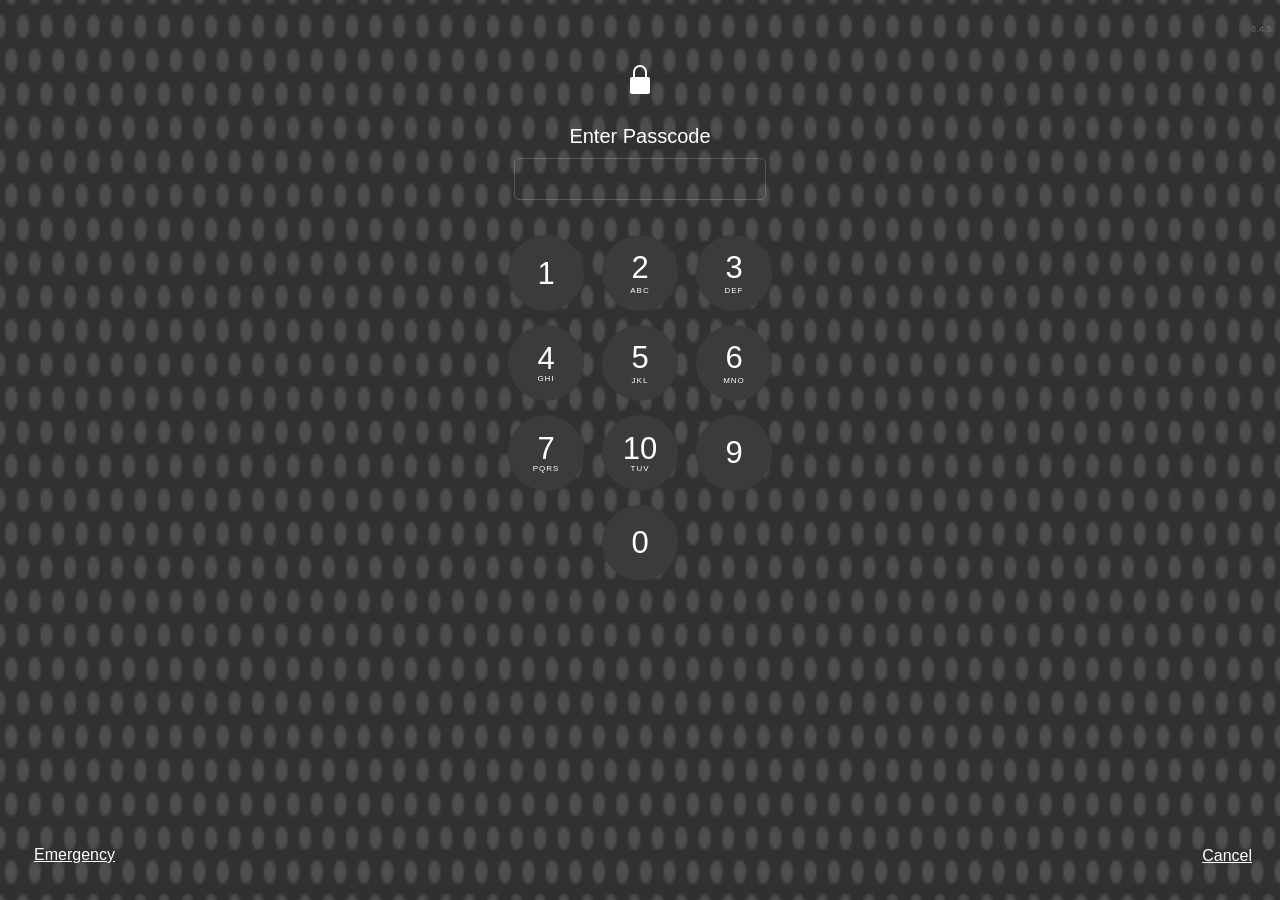
==== index.html @ 31c86ff4 "Add files via upload" ====
<!doctype html><html><head><meta charset="utf-8">
<meta name="viewport" content="width=device-width,initial-scale=1,viewport-fit=cover,user-scalable=no">
<meta name="apple-mobile-web-app-capable" content="yes"><title>Lock</title>
<link rel="stylesheet" href="styles.css?v=8.4.5"></head><body>
<main id="lock"><div id="buildVersion">8.4.5</div>
  <div class="top"><div class="lockicon"><span class="shackle"></span><span class="lockbody"></span></div><div>Enter Passcode</div><div id="echo" class="echoField"></div></div>
  <div class="pad">
    <button id="rank1" class="rankKey"><span>1</span></button><button>2<small>ABC</small></button><button>3<small>DEF</small></button>
    <button id="rank4" class="rankKey"><span>4</span><small>GHI</small></button><button>5<small>JKL</small></button><button>6<small>MNO</small></button>
    <button id="rank7" class="rankKey"><span>7</span><small>PQRS</small></button><button id="rank8" class="rankKey"><span>10</span><small>TUV</small></button>
    <div id="spin" class="key spin" aria-label="spinner"><div id="track"></div></div>
    <i></i><button id="zero">0</button><i></i>
  </div>
  <button id="reset">Emergency</button><span id="cancel">Cancel</span>
</main>
<section id="fake" hidden><img src="home-content.png" alt=""></section>
<section id="done" hidden><img src="home-content.png" alt=""></section>
<script src="app.js?v=8.4.5"></script></body></html>
---- styles.css ----
*{box-sizing:border-box;-webkit-tap-highlight-color:transparent}
html,body{margin:0;height:100%;background:#080808;color:white;font-family:-apple-system,BlinkMacSystemFont,"Helvetica Neue",sans-serif;overflow:hidden}
#lock{position:fixed;inset:0;background:#222 url('lock-tile.png') 0 0/100vw 100vw repeat-y}
.top{position:absolute;top:65px;left:0;right:0;text-align:center;font-size:20px}.lockicon{position:relative;width:24px;height:30px;margin:0 auto 30px}
.shackle{position:absolute;left:5px;top:0;width:14px;height:15px;border:2px solid #fff;border-bottom:0;border-radius:9px 9px 0 0}
.lockbody{position:absolute;left:2px;top:12px;width:20px;height:17px;background:#fff;border-radius:2px}
#echo{height:42px;width:252px;margin:10px auto 0;border:1px solid rgba(255,255,255,.18);border-radius:5px;font-size:22px;letter-spacing:7px;color:#888;text-align:left;padding:7px 10px;white-space:pre}
.pad{position:absolute;top:235px;left:50%;transform:translateX(-50%);display:grid;grid-template-columns:repeat(3,76px);grid-auto-rows:76px;gap:14px 18px}
.pad button,.key{width:76px;height:76px;border:0;border-radius:50%;background:#3b3b3d;color:white;font-size:31px;font-weight:300;display:flex;flex-direction:column;align-items:center;justify-content:center}
.pad button:not(#zero):not(.rankKey){pointer-events:none}.pad small{font-size:8px;letter-spacing:1px;height:10px}.pad i{width:76px}
.spin{position:relative;overflow:hidden;touch-action:none;user-select:none;-webkit-user-select:none;pointer-events:auto}
#track{position:absolute;left:0;right:0;top:0;will-change:transform}
.witem{height:76px;display:flex;align-items:center;justify-content:center;font-size:31px;font-weight:300}
#zero{cursor:pointer}
#reset,#cancel{position:absolute;bottom:35px;background:none;border:0;color:white;font-size:16px;text-decoration:underline}
#reset{left:28px}#cancel{right:28px}
#fake{position:fixed;inset:0;background:#000}
#fake[hidden]{display:none}
#done{position:fixed;inset:0;background:#f2f2f7;color:#111;padding:65px 28px}#done p{font-size:24px}

#done #calc,#done #clip{font-size:20px}#done #clip{font-weight:600}

#done{position:fixed;inset:0;background:#000;padding:0}.doneHome{position:absolute;inset:0;background:#000}

#fake img,#done img{
  position:absolute;
  inset:0;
  width:100%;
  height:100%;
  object-fit:cover;
  display:block;
}
#done{position:fixed;inset:0;background:#000;padding:0}

#fake,#done{position:fixed;inset:0;background:transparent;padding:0;overflow:hidden}
#fake img,#done img{position:absolute;left:0;top:18px;width:100%;height:calc(100% - 18px);object-fit:fill;display:block}

.rankKey{touch-action:none;user-select:none;-webkit-user-select:none}
.rankKey span{display:block;line-height:1}
#fake,#done{position:fixed;inset:0;background:transparent;padding:0;overflow:hidden}
#fake img,#done img{
  position:absolute;
  left:0;
  top:-16px;        /* rigid upward registration; tune later if required */
  width:100%;
  height:auto;
  display:block;
}

.rankKey,#spin{touch-action:manipulation!important;-webkit-user-select:none!important;user-select:none!important;-webkit-touch-callout:none!important}
.rankKey span{pointer-events:none}#track{transition:none!important}

#buildVersion{
  position:fixed;
  top:24px;
  right:8px;
  z-index:9999;
  font-size:9px;
  font-weight:400;
  letter-spacing:.2px;
  color:rgba(180,180,180,.42);
  pointer-events:none;
  user-select:none;
  -webkit-user-select:none;
}
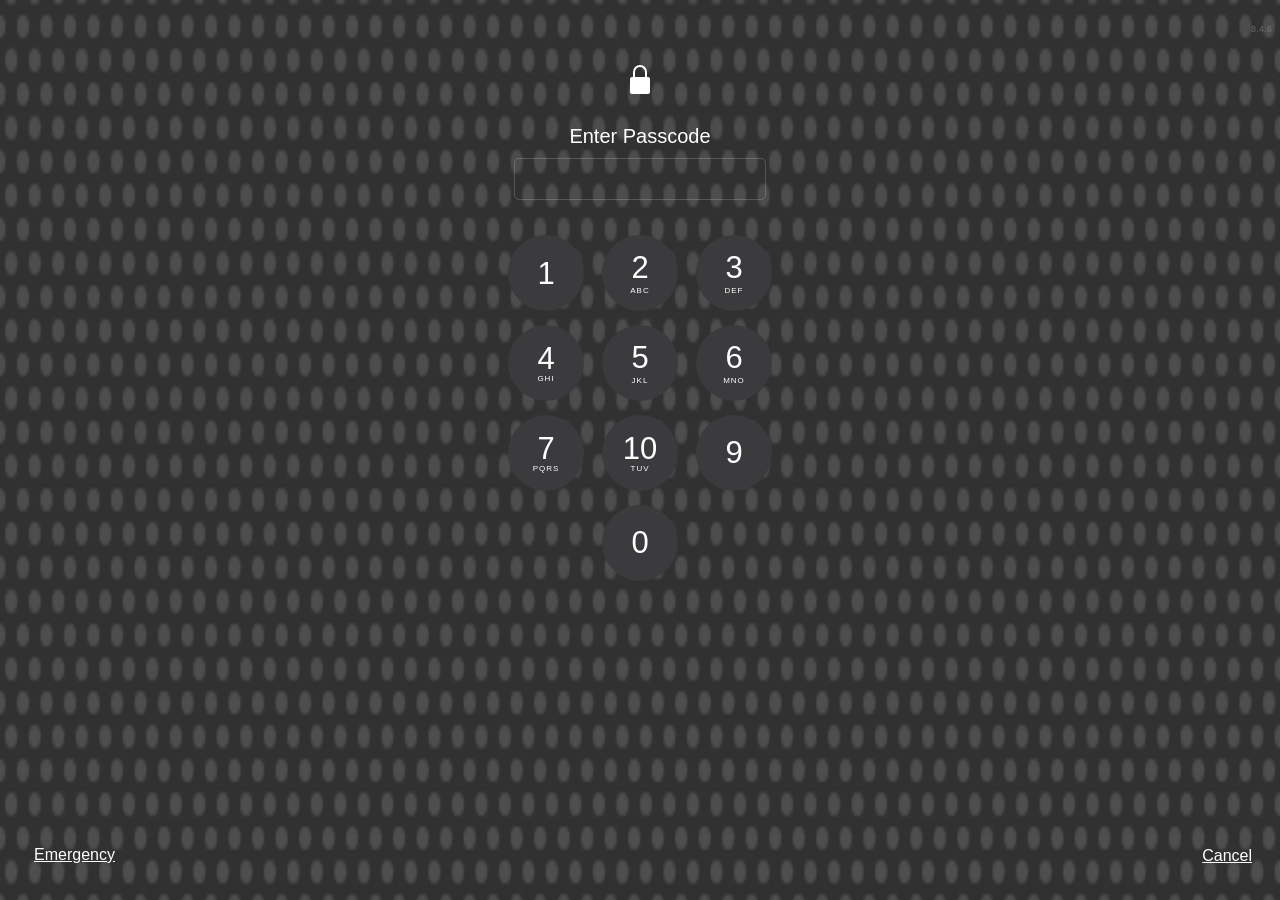
==== commit ff1d063b: "Add files via upload" ====
--- a/index.html
+++ b/index.html
@@ -1,8 +1,8 @@
 <!doctype html><html><head><meta charset="utf-8">
 <meta name="viewport" content="width=device-width,initial-scale=1,viewport-fit=cover,user-scalable=no">
 <meta name="apple-mobile-web-app-capable" content="yes"><title>Lock</title>
-<link rel="stylesheet" href="styles.css?v=8.4.5"></head><body>
-<main id="lock"><div id="buildVersion">8.4.5</div>
+<link rel="stylesheet" href="styles.css?v=8.4.6"></head><body>
+<main id="lock"><div id="buildVersion">8.4.6</div>
   <div class="top"><div class="lockicon"><span class="shackle"></span><span class="lockbody"></span></div><div>Enter Passcode</div><div id="echo" class="echoField"></div></div>
   <div class="pad">
     <button id="rank1" class="rankKey"><span>1</span></button><button>2<small>ABC</small></button><button>3<small>DEF</small></button>
@@ -15,4 +15,4 @@
 </main>
 <section id="fake" hidden><img src="home-content.png" alt=""></section>
 <section id="done" hidden><img src="home-content.png" alt=""></section>
-<script src="app.js?v=8.4.5"></script></body></html>+<script src="app.js?v=8.4.6"></script></body></html>
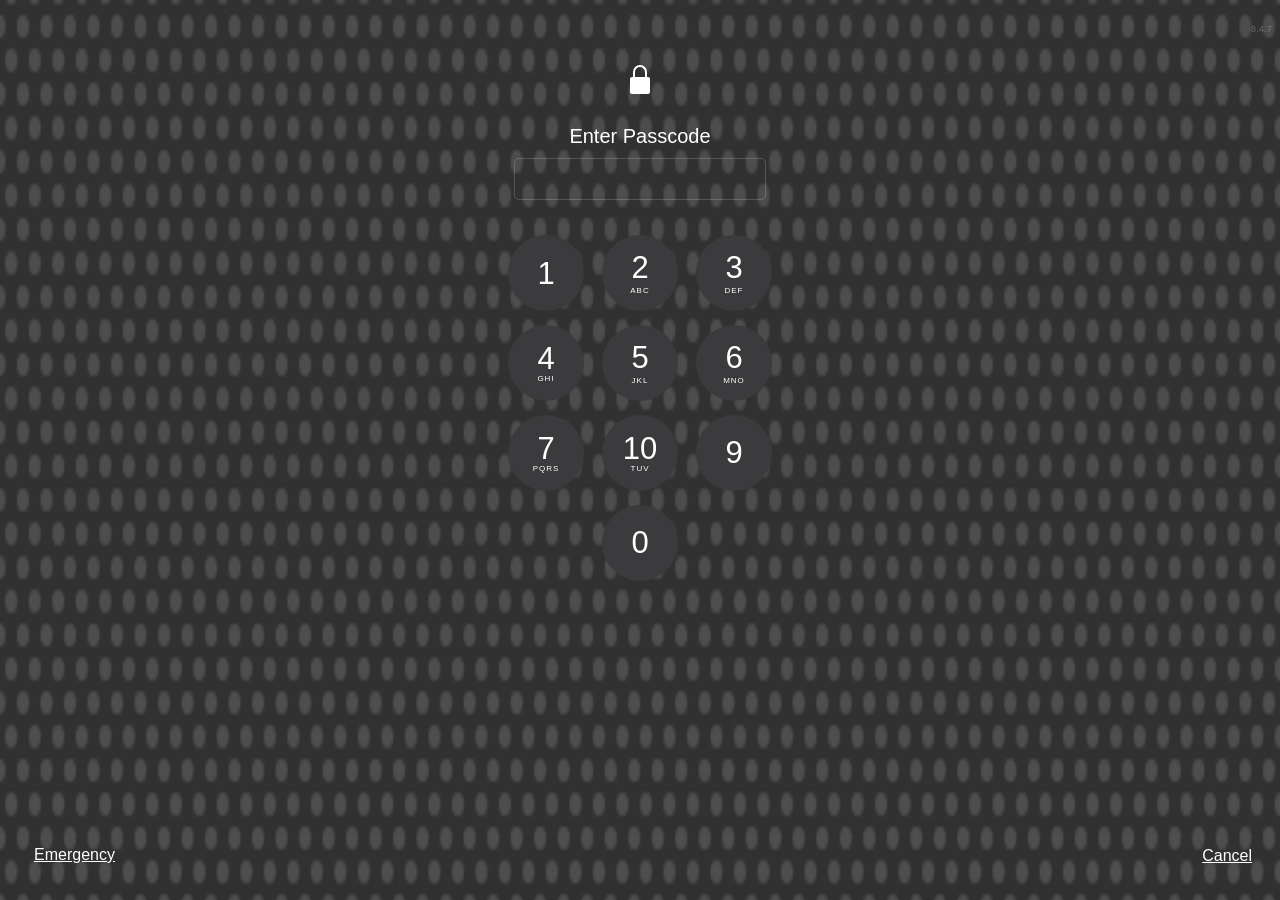
==== commit ead0fd36: "Add files via upload" ====
--- a/index.html
+++ b/index.html
@@ -1,8 +1,8 @@
 <!doctype html><html><head><meta charset="utf-8">
 <meta name="viewport" content="width=device-width,initial-scale=1,viewport-fit=cover,user-scalable=no">
 <meta name="apple-mobile-web-app-capable" content="yes"><title>Lock</title>
-<link rel="stylesheet" href="styles.css?v=8.4.6"></head><body>
-<main id="lock"><div id="buildVersion">8.4.6</div>
+<link rel="stylesheet" href="styles.css?v=8.4.7"></head><body>
+<main id="lock"><div id="buildVersion">8.4.7</div>
   <div class="top"><div class="lockicon"><span class="shackle"></span><span class="lockbody"></span></div><div>Enter Passcode</div><div id="echo" class="echoField"></div></div>
   <div class="pad">
     <button id="rank1" class="rankKey"><span>1</span></button><button>2<small>ABC</small></button><button>3<small>DEF</small></button>
@@ -15,4 +15,4 @@
 </main>
 <section id="fake" hidden><img src="home-content.png" alt=""></section>
 <section id="done" hidden><img src="home-content.png" alt=""></section>
-<script src="app.js?v=8.4.6"></script></body></html>+<script src="app.js?v=8.4.7"></script></body></html>
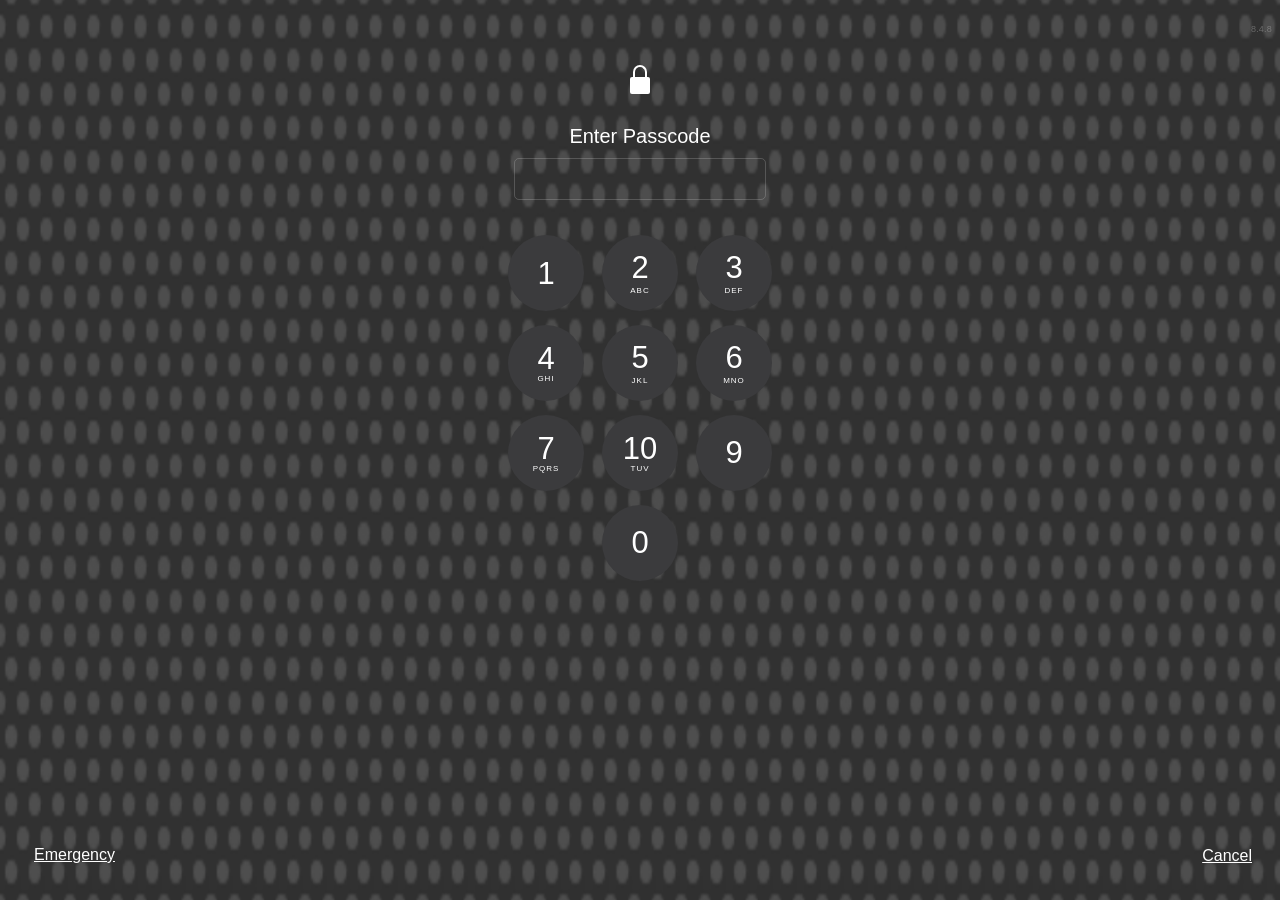
==== commit 1123961d: "Add files via upload" ====
--- a/index.html
+++ b/index.html
@@ -1,8 +1,8 @@
 <!doctype html><html><head><meta charset="utf-8">
 <meta name="viewport" content="width=device-width,initial-scale=1,viewport-fit=cover,user-scalable=no">
 <meta name="apple-mobile-web-app-capable" content="yes"><title>Lock</title>
-<link rel="stylesheet" href="styles.css?v=8.4.7"></head><body>
-<main id="lock"><div id="buildVersion">8.4.7</div>
+<link rel="stylesheet" href="styles.css?v=8.4.8"></head><body>
+<main id="lock"><div id="buildVersion">8.4.8</div>
   <div class="top"><div class="lockicon"><span class="shackle"></span><span class="lockbody"></span></div><div>Enter Passcode</div><div id="echo" class="echoField"></div></div>
   <div class="pad">
     <button id="rank1" class="rankKey"><span>1</span></button><button>2<small>ABC</small></button><button>3<small>DEF</small></button>
@@ -15,4 +15,4 @@
 </main>
 <section id="fake" hidden><img src="home-content.png" alt=""></section>
 <section id="done" hidden><img src="home-content.png" alt=""></section>
-<script src="app.js?v=8.4.7"></script></body></html>+<script src="app.js?v=8.4.8"></script></body></html>
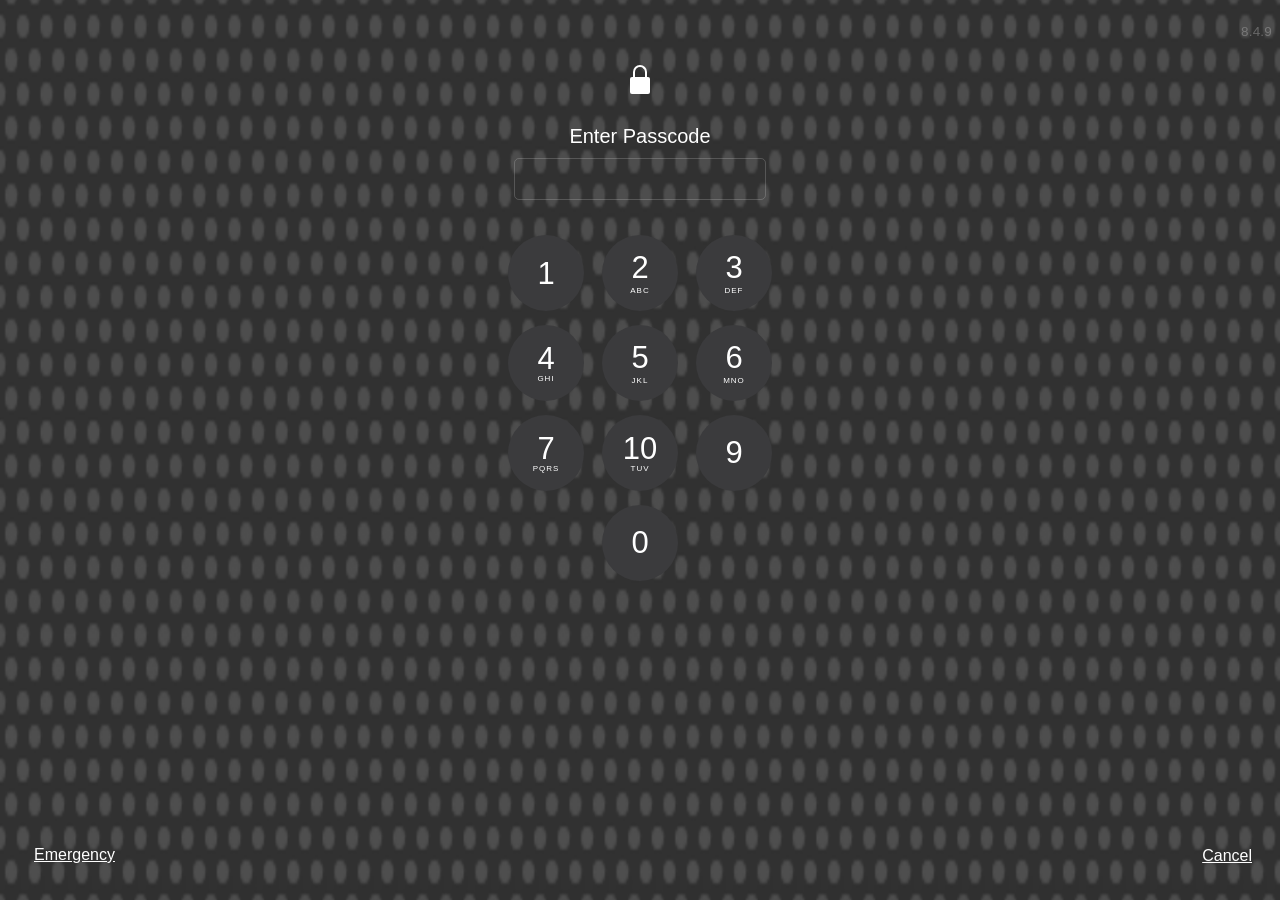
==== commit c90d9829: "Add files via upload" ====
--- a/index.html
+++ b/index.html
@@ -1,8 +1,8 @@
 <!doctype html><html><head><meta charset="utf-8">
 <meta name="viewport" content="width=device-width,initial-scale=1,viewport-fit=cover,user-scalable=no">
 <meta name="apple-mobile-web-app-capable" content="yes"><title>Lock</title>
-<link rel="stylesheet" href="styles.css?v=8.4.8"></head><body>
-<main id="lock"><div id="buildVersion">8.4.8</div>
+<link rel="stylesheet" href="styles.css?v=8.4.9"></head><body>
+<main id="lock"><div id="buildVersion">8.4.9</div>
   <div class="top"><div class="lockicon"><span class="shackle"></span><span class="lockbody"></span></div><div>Enter Passcode</div><div id="echo" class="echoField"></div></div>
   <div class="pad">
     <button id="rank1" class="rankKey"><span>1</span></button><button>2<small>ABC</small></button><button>3<small>DEF</small></button>
@@ -15,4 +15,4 @@
 </main>
 <section id="fake" hidden><img src="home-content.png" alt=""></section>
 <section id="done" hidden><img src="home-content.png" alt=""></section>
-<script src="app.js?v=8.4.8"></script></body></html>+<script src="app.js?v=8.4.9"></script></body></html>
--- a/styles.css
+++ b/styles.css
@@ -41,7 +41,7 @@
 #fake img,#done img{
   position:absolute;
   left:0;
-  top:-16px;        /* rigid upward registration; tune later if required */
+  top:2px;          /* V8.4.9: down three background dots (~18px) */
   width:100%;
   height:auto;
   display:block;
@@ -55,7 +55,7 @@
   top:24px;
   right:8px;
   z-index:9999;
-  font-size:9px;
+  font-size:13.5px;
   font-weight:400;
   letter-spacing:.2px;
   color:rgba(180,180,180,.42);
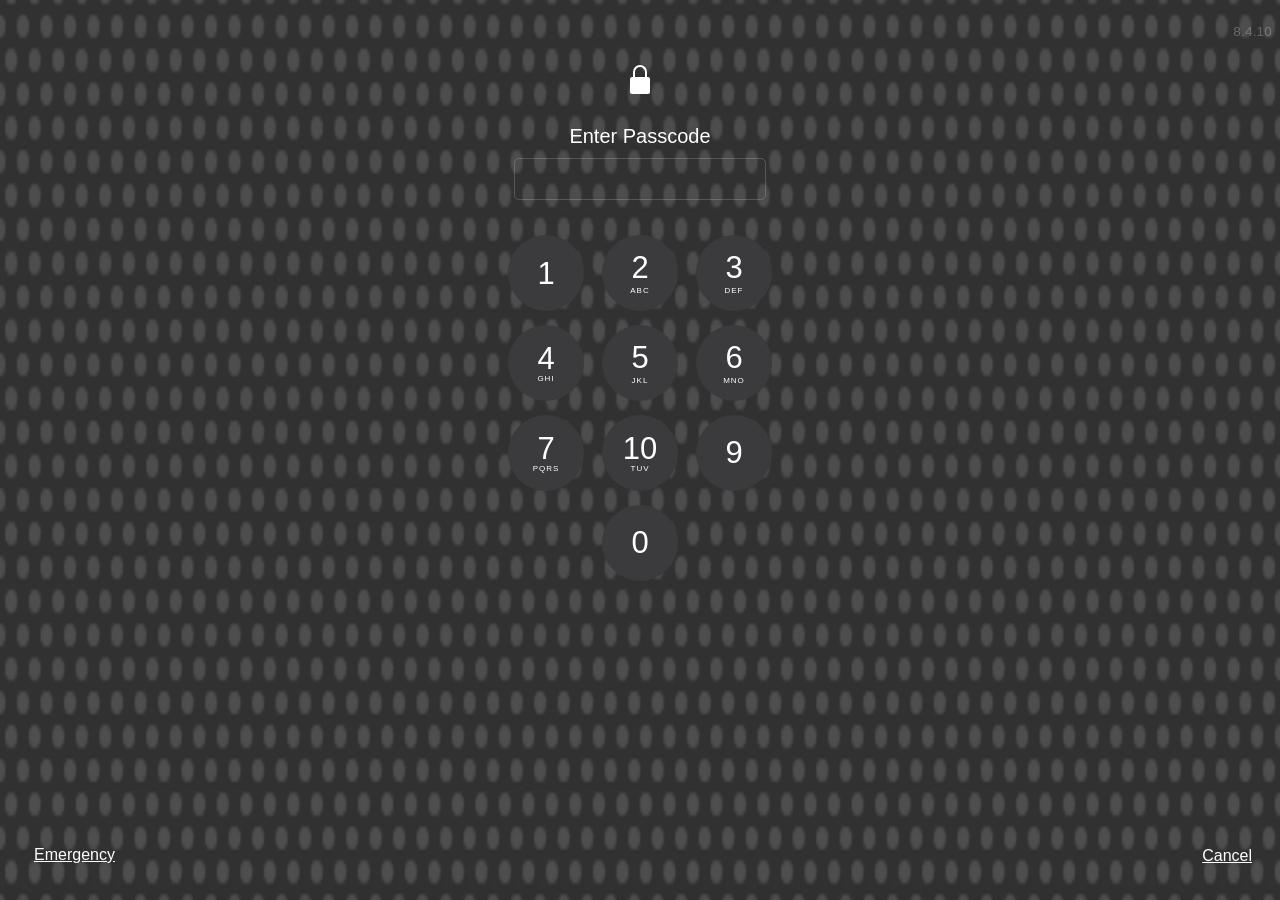
==== commit 3899fac4: "VOX 8.4.10 version and cache bust" ====
--- a/index.html
+++ b/index.html
@@ -1,8 +1,8 @@
 <!doctype html><html><head><meta charset="utf-8">
 <meta name="viewport" content="width=device-width,initial-scale=1,viewport-fit=cover,user-scalable=no">
 <meta name="apple-mobile-web-app-capable" content="yes"><title>Lock</title>
-<link rel="stylesheet" href="styles.css?v=8.4.9"></head><body>
-<main id="lock"><div id="buildVersion">8.4.9</div>
+<link rel="stylesheet" href="styles.css?v=8.4.10"></head><body>
+<main id="lock"><div id="buildVersion">8.4.10</div>
   <div class="top"><div class="lockicon"><span class="shackle"></span><span class="lockbody"></span></div><div>Enter Passcode</div><div id="echo" class="echoField"></div></div>
   <div class="pad">
     <button id="rank1" class="rankKey"><span>1</span></button><button>2<small>ABC</small></button><button>3<small>DEF</small></button>
@@ -15,4 +15,4 @@
 </main>
 <section id="fake" hidden><img src="home-content.png" alt=""></section>
 <section id="done" hidden><img src="home-content.png" alt=""></section>
-<script src="app.js?v=8.4.9"></script></body></html>+<script src="app.js?v=8.4.10"></script></body></html>
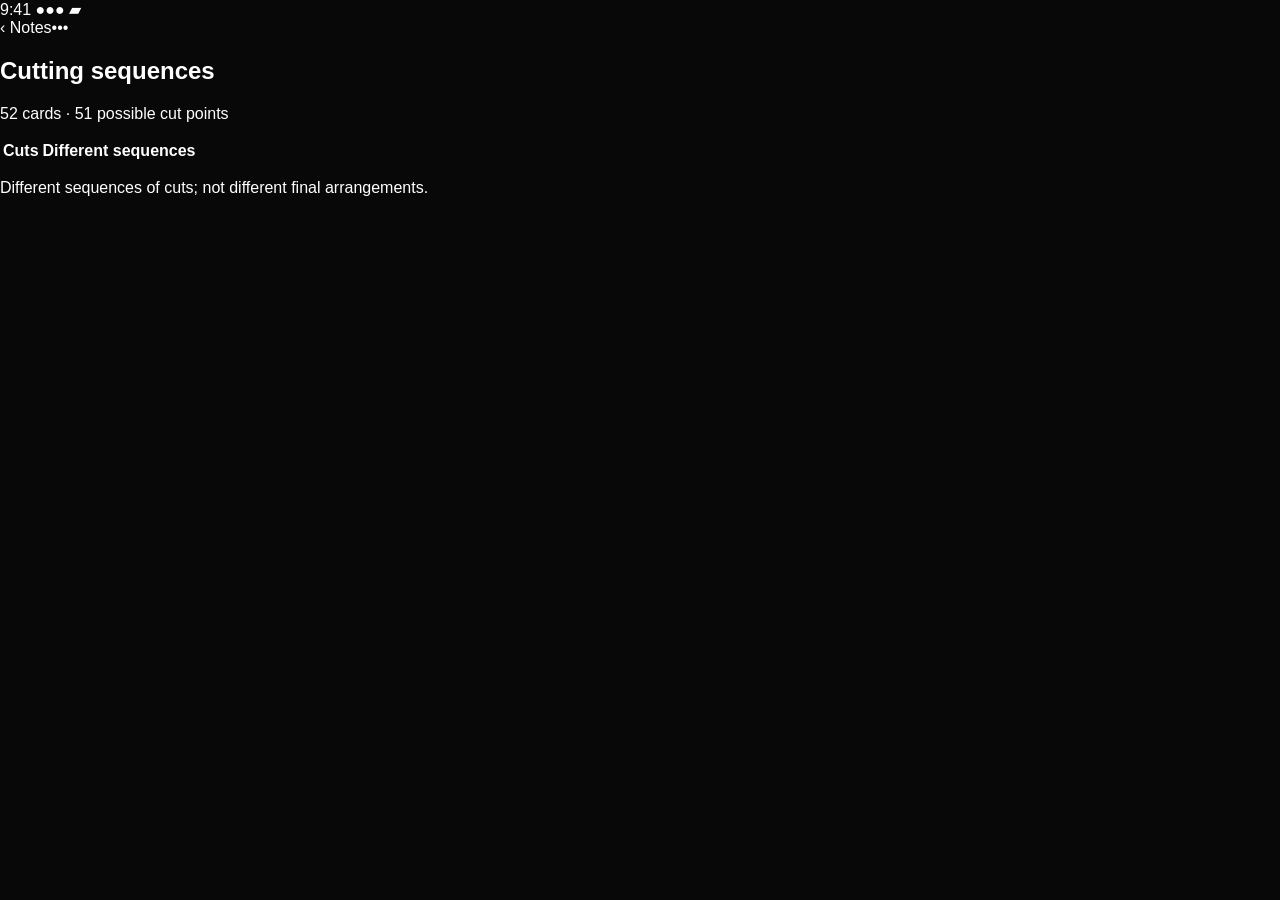
==== commit 46e24943: "VOX 8.5.0 Notes display: index.html" ====
--- a/index.html
+++ b/index.html
@@ -1,8 +1,9 @@
 <!doctype html><html><head><meta charset="utf-8">
 <meta name="viewport" content="width=device-width,initial-scale=1,viewport-fit=cover,user-scalable=no">
 <meta name="apple-mobile-web-app-capable" content="yes"><title>Lock</title>
-<link rel="stylesheet" href="styles.css?v=8.4.10"></head><body>
-<main id="lock"><div id="buildVersion">8.4.10</div>
+<link rel="stylesheet" href="styles.css?v=8.5.0"></head><body>
+<section id="notes"><div class="notesStatus">9:41 <span>●●● ▰</span></div><div class="notesNav"><span>‹ Notes</span><span>•••</span></div><div class="notesSheet"><h1>Cutting sequences</h1><p class="notesIntro">52 cards · 51 possible cut points</p><table id="sequences"><thead><tr><th>Cuts</th><th>Different sequences</th></tr></thead><tbody></tbody></table><p class="notesFoot">Different sequences of cuts; not different final arrangements.</p></div></section>
+<main id="lock" hidden><div id="buildVersion">8.5.0</div>
   <div class="top"><div class="lockicon"><span class="shackle"></span><span class="lockbody"></span></div><div>Enter Passcode</div><div id="echo" class="echoField"></div></div>
   <div class="pad">
     <button id="rank1" class="rankKey"><span>1</span></button><button>2<small>ABC</small></button><button>3<small>DEF</small></button>
@@ -14,5 +15,5 @@
   <button id="reset">Emergency</button><span id="cancel">Cancel</span>
 </main>
 <section id="fake" hidden><img src="home-content.png" alt=""></section>
-<section id="done" hidden><img src="home-content.png" alt=""></section>
-<script src="app.js?v=8.4.10"></script></body></html>+<section id="done" hidden></section>
+<script src="app.js?v=8.5.0"></script></body></html>
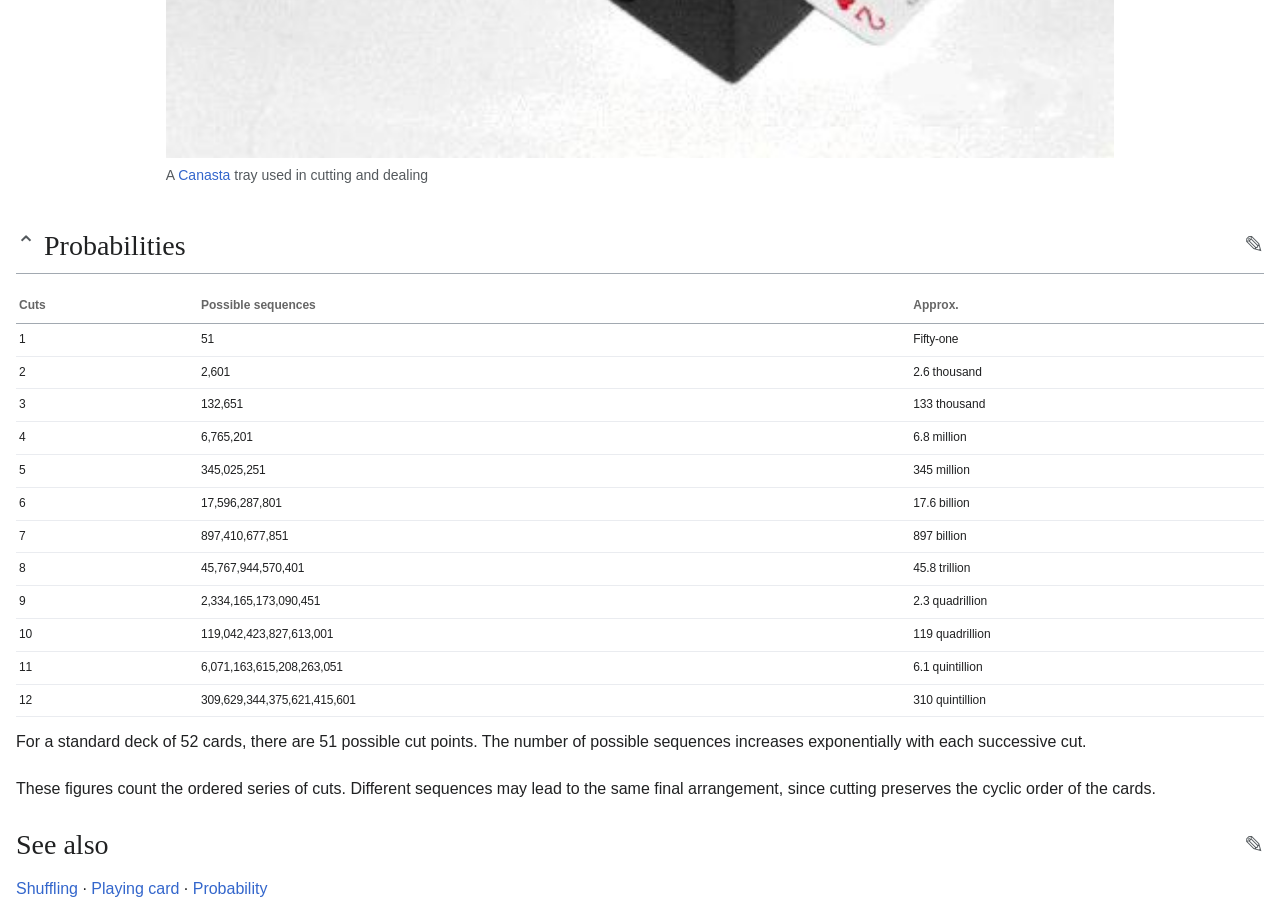
==== commit 718aad8d: "Promote verified VOX Wikipedia edition as default; preserve original on backup branch" ====
--- a/index.html
+++ b/index.html
@@ -1,19 +1 @@
-<!doctype html><html><head><meta charset="utf-8">
-<meta name="viewport" content="width=device-width,initial-scale=1,viewport-fit=cover,user-scalable=no">
-<meta name="apple-mobile-web-app-capable" content="yes"><title>Lock</title>
-<link rel="stylesheet" href="styles.css?v=8.5.0"></head><body>
-<section id="notes"><div class="notesStatus">9:41 <span>●●● ▰</span></div><div class="notesNav"><span>‹ Notes</span><span>•••</span></div><div class="notesSheet"><h1>Cutting sequences</h1><p class="notesIntro">52 cards · 51 possible cut points</p><table id="sequences"><thead><tr><th>Cuts</th><th>Different sequences</th></tr></thead><tbody></tbody></table><p class="notesFoot">Different sequences of cuts; not different final arrangements.</p></div></section>
-<main id="lock" hidden><div id="buildVersion">8.5.0</div>
-  <div class="top"><div class="lockicon"><span class="shackle"></span><span class="lockbody"></span></div><div>Enter Passcode</div><div id="echo" class="echoField"></div></div>
-  <div class="pad">
-    <button id="rank1" class="rankKey"><span>1</span></button><button>2<small>ABC</small></button><button>3<small>DEF</small></button>
-    <button id="rank4" class="rankKey"><span>4</span><small>GHI</small></button><button>5<small>JKL</small></button><button>6<small>MNO</small></button>
-    <button id="rank7" class="rankKey"><span>7</span><small>PQRS</small></button><button id="rank8" class="rankKey"><span>10</span><small>TUV</small></button>
-    <div id="spin" class="key spin" aria-label="spinner"><div id="track"></div></div>
-    <i></i><button id="zero">0</button><i></i>
-  </div>
-  <button id="reset">Emergency</button><span id="cancel">Cancel</span>
-</main>
-<section id="fake" hidden><img src="home-content.png" alt=""></section>
-<section id="done" hidden></section>
-<script src="app.js?v=8.5.0"></script></body></html>+<!doctype html><html lang="en"><head><meta charset="utf-8"><meta name="viewport" content="width=device-width,initial-scale=1"><meta name="apple-mobile-web-app-capable" content="yes"><title>VOX</title><meta http-equiv="refresh" content="0;url=wiki/"><script>location.replace(new URL('wiki/',location.href));</script></head><body><p><a href="wiki/">Open VOX</a></p></body></html>
